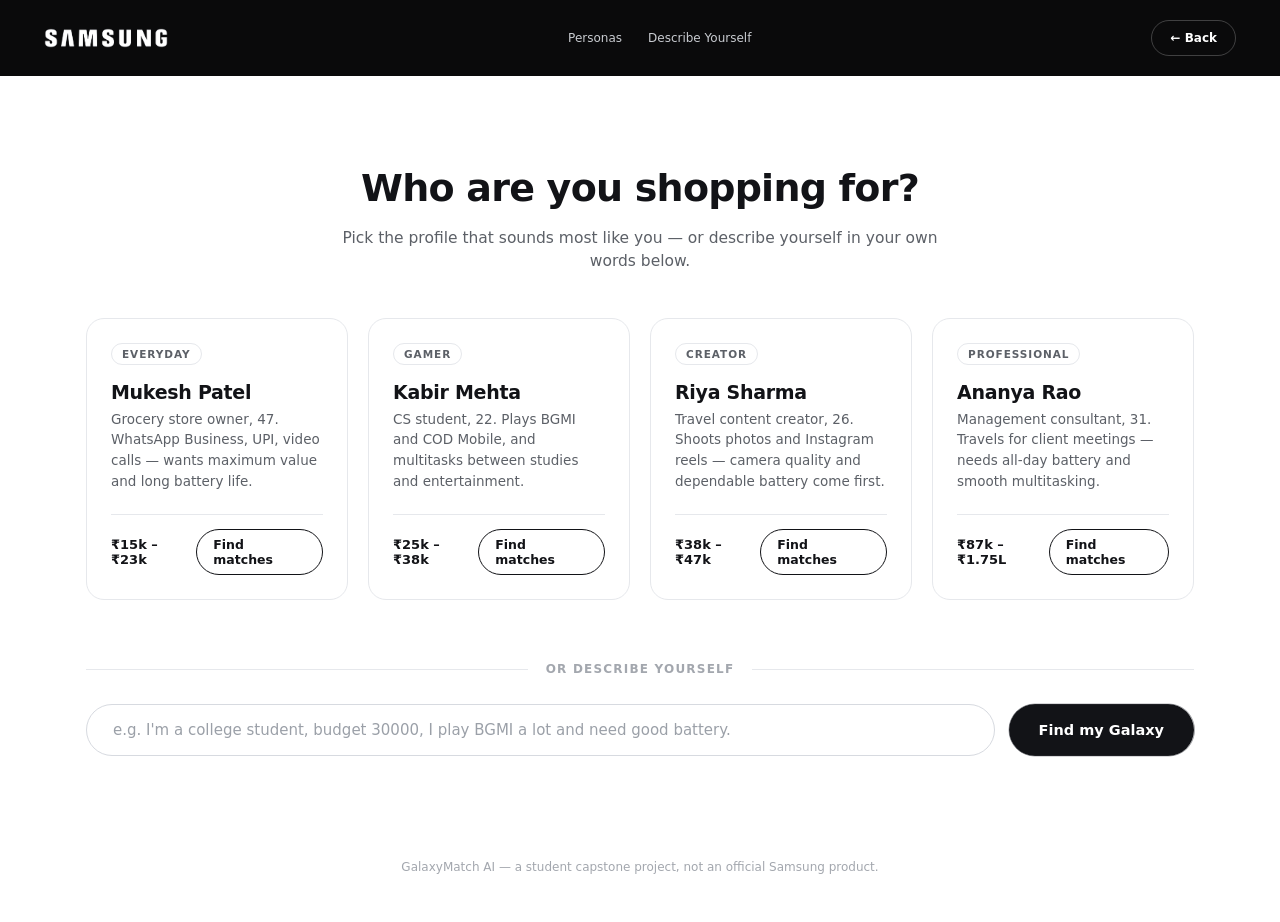
==== web/personas.html @ 0ee1bd3f "Add the free-text safety layer, real S26 Ultra photo, and fix stale nav Land api/safety.js and api/p" ====
<!DOCTYPE html>
<html lang="en">
<head>
<meta charset="utf-8" />
<meta name="viewport" content="width=device-width, initial-scale=1" />
<title>Who are you shopping for? — GalaxyMatch AI</title>
<link rel="stylesheet" href="home.css" />
</head>
<body>

<!-- Slim dark nav: same markup as the hero's, on its own bar since there is
     no hero block behind it on this page. -->
<header class="page-nav">
  <div class="page-nav-inner">
    <nav class="nav">
      <a class="nav-logo" href="index.html"><img src="assets/samsung_logo.png"
        alt="Samsung" onerror="this.remove()" /><span>SAMSUNG</span></a>
      <div class="nav-links">
        <a href="#personas">Personas</a>
        <a href="#describe">Describe Yourself</a>
      </div>
      <a class="nav-cta" href="index.html">← Back</a>
    </nav>
  </div>
</header>

<!-- ============ PERSONAS ============ -->
<section class="choose" id="personas">
  <div class="choose-head">
    <h2>Who are you shopping for?</h2>
    <p>Pick the profile that sounds most like you — or describe yourself in your own words below.</p>
  </div>

  <!-- Ids, names, budgets mirror src/personas.py. Keep them in sync with
       engine.js or the site and the notebook disagree about the same shopper. -->
  <div class="p-cards">
    <button class="p-card" data-persona="mukesh">
      <span class="p-tag">Everyday</span>
      <h3>Mukesh Patel</h3>
      <p>Grocery store owner, 47. WhatsApp Business, UPI, video calls — wants maximum value and long battery life.</p>
      <span class="p-foot"><span class="p-budget">₹15k – ₹23k</span><span class="p-go">Find matches</span></span>
    </button>
    <button class="p-card" data-persona="kabir">
      <span class="p-tag">Gamer</span>
      <h3>Kabir Mehta</h3>
      <p>CS student, 22. Plays BGMI and COD Mobile, and multitasks between studies and entertainment.</p>
      <span class="p-foot"><span class="p-budget">₹25k – ₹38k</span><span class="p-go">Find matches</span></span>
    </button>
    <button class="p-card" data-persona="riya">
      <span class="p-tag">Creator</span>
      <h3>Riya Sharma</h3>
      <p>Travel content creator, 26. Shoots photos and Instagram reels — camera quality and dependable battery come first.</p>
      <span class="p-foot"><span class="p-budget">₹38k – ₹47k</span><span class="p-go">Find matches</span></span>
    </button>
    <button class="p-card" data-persona="ananya">
      <span class="p-tag">Professional</span>
      <h3>Ananya Rao</h3>
      <p>Management consultant, 31. Travels for client meetings — needs all-day battery and smooth multitasking.</p>
      <span class="p-foot"><span class="p-budget">₹87k – ₹1.75L</span><span class="p-go">Find matches</span></span>
    </button>
  </div>
</section>

<section class="describe" id="describe">
  <div class="or-divider"><span>or describe yourself</span></div>
  <div class="describe-row">
    <input id="describe-input" type="text"
      placeholder="e.g. I'm a college student, budget 30000, I play BGMI a lot and need good battery." />
    <button id="describe-go" class="specular-btn"
      data-line-color="#ffffff" data-base-color="#4a4d54" data-proximity="260">Find my Galaxy</button>
  </div>
  <p id="describe-feedback" class="describe-feedback" role="status" aria-live="polite" hidden></p>
</section>

<p class="disclaimer">GalaxyMatch AI — a student capstone project, not an official Samsung product.</p>

<script src="vendor/lenis.min.js"></script>
<script src="scroll.js"></script>
<script src="specular.js"></script>
<script src="home.js"></script>
</body>
</html>
---- web/home.css ----
/* GalaxyMatch AI — landing page.
   Theme: white page with a full-width black hero block; slim nav, centered
   bold headline, outlined pill, and supporting copy
   CTA, tiny footnote. Static build — motion layered on later. */

@font-face {
  font-family: 'Montserrat';
  font-weight: 100 900;
  font-style: normal;
  src: url('/fonts/Montserrat-Variable.ttf') format('truetype-variations');
  font-display: swap;
}

:root {
  --page: #ffffff;
  --hero: #0a0a0b;
  --hero-2: #131315;
  --white: #ffffff;
  --grey: #c9ccd1;
  --dim: #8a8d93;
  --ink: #121317;
  --ink-soft: #5c6067;
  --line-dark: rgba(255, 255, 255, 0.22);
  --line-light: #e6e8ec;
  --font: 'Montserrat', 'Segoe UI', system-ui, sans-serif;
}

* { box-sizing: border-box; }
html, body { margin: 0; padding: 0; }
body {
  background: var(--page);
  color: var(--ink);
  font-family: var(--font);
  line-height: 1.5;
  -webkit-font-smoothing: antialiased;
  overflow-x: hidden;
}
button { font-family: inherit; cursor: pointer; }
a { text-decoration: none; color: inherit; }
:focus-visible { outline: 2px solid #4b5fd6; outline-offset: 2px; }

/* ============================== BLACK HERO BLOCK ============================== */
.hero-block {
  background:
    radial-gradient(900px 480px at 50% 88%, #1c1c1f 0%, transparent 62%),
    linear-gradient(180deg, var(--hero) 0%, var(--hero-2) 100%);
  color: var(--white);
  position: relative;
  overflow: hidden;
}
/* The hero is exactly one viewport tall. On index.html it is the whole page,
   so .page-hero-only locks scrolling off entirely — there is nothing below it
   to scroll to. min-height is dropped there too, otherwise a short window
   (or landscape phone) would scroll to reach the 620px floor. */
.hero-block { display: flex; flex-direction: column; height: 100vh; height: 100svh; min-height: 620px; }
.page-hero-only { height: 100svh; overflow: hidden; }
.page-hero-only .hero-block { min-height: 0; height: 100%; }
/* DarkVeil shader canvas fills the hero behind everything */
#darkveil {
  position: absolute; inset: 0; width: 100%; height: 100%;
  display: block; z-index: 0; pointer-events: none;
}
/* soft dark scrim over the veil so the text stays crisp */
.hero-block::after {
  content: ""; position: absolute; inset: 0; z-index: 1; pointer-events: none;
  background:
    radial-gradient(760px 420px at 50% 30%, rgba(5,5,6,0.42), transparent 70%),
    linear-gradient(180deg, rgba(5,5,6,0.55) 0%, rgba(5,5,6,0.18) 40%, rgba(5,5,6,0.6) 100%);
}
.hero-inner {
  max-width: 1280px; width: 100%; margin: 0 auto; padding: 0 44px;
  flex: 1; display: flex; flex-direction: column;
  position: relative; z-index: 2;
}
.hero-foot { position: relative; z-index: 2; }
@media (max-width: 700px) { .hero-inner { padding: 0 20px; } }

/* --- nav --- */
.nav {
  height: 76px;
  display: flex; align-items: center; justify-content: space-between;
  gap: 24px;
}
.nav-logo { display: flex; align-items: center; flex: none; font-weight: 800; font-size: 15px; letter-spacing: 0.2em; color: var(--white); }
.nav-logo img { height: 20px; display: block; }
.nav-logo img + span { display: none; }  /* hide text when the logo file exists */
.nav-links { display: flex; gap: 26px; }
.nav-links a { font-size: 12px; font-weight: 500; color: var(--grey); white-space: nowrap; transition: color 0.15s; }
.nav-links a:hover { color: var(--white); }
.nav-cta {
  flex: none;
  background: transparent; color: var(--white);
  border: 1px solid var(--line-dark); border-radius: 999px;
  padding: 8px 18px; font-size: 12px; font-weight: 600;
  transition: background 0.15s, border-color 0.15s;
}
.nav-cta:hover { background: rgba(255,255,255,0.08); border-color: rgba(255,255,255,0.45); }
@media (max-width: 900px) { .nav-links { display: none; } }
/* .nav-cta is an <a> on both pages; keep it centred like the button it was. */
a.nav-cta { display: inline-flex; align-items: center; }

/* --- interior-page nav ---
   personas.html has no hero block behind the nav, so the bar supplies its own
   dark background. Same .nav markup otherwise. */
.page-nav { background: var(--hero); color: var(--white); }
.page-nav-inner { max-width: 1280px; width: 100%; margin: 0 auto; padding: 0 44px; }
@media (max-width: 700px) { .page-nav-inner { padding: 0 20px; } }

/* --- headline --- */
.hero-head {
  text-align: center;
  max-width: 840px; margin: 0 auto;
  padding-top: clamp(16px, 3.2vh, 44px);
}
.hero-head h1 {
  margin: 0;
  /* scales with viewport height too, so the whole hero always fits one screen */
  font-size: clamp(30px, min(3.8vw, 6.2vh), 56px);
  font-weight: 700;
  line-height: 1.22;
  letter-spacing: 0.002em;
  color: var(--white);
  text-wrap: balance;
}

/* --- CTA pill (overlaps the product zone, like the reference) --- */
.hero-cta-row { display: flex; justify-content: center; margin-top: clamp(16px, 3vh, 32px); position: relative; z-index: 5; }
.btn-pill {
  display: inline-flex; align-items: center;
  background: rgba(10,10,11,0.55); color: var(--white);
  border: 1px solid rgba(255,255,255,0.65); border-radius: 999px;
  padding: 12px 26px; font-size: 14px; font-weight: 500;
  backdrop-filter: blur(3px);
  transition: background 0.15s;
}
.btn-pill:hover { background: rgba(255,255,255,0.12); }

/* --- quiet explainer that gives the text-only hero a sense of depth --- */
.hero-guide {
  width: min(100%, 820px);
  margin: auto auto clamp(24px, 5vh, 54px);
  text-align: center;
  position: relative;
  z-index: 3;
}
.hero-guide-kicker {
  margin: 0 0 10px;
  color: rgba(255,255,255,0.72);
  font-size: 11px;
  font-weight: 700;
  letter-spacing: 0.14em;
  text-transform: uppercase;
}
.hero-guide-copy {
  max-width: 560px;
  margin: 0 auto 28px;
  color: rgba(255,255,255,0.68);
  font-size: clamp(14px, 1.35vw, 17px);
  line-height: 1.55;
  text-wrap: balance;
}
.hero-signals {
  display: grid;
  grid-template-columns: repeat(3, 1fr);
  border-top: 1px solid rgba(255,255,255,0.18);
  border-bottom: 1px solid rgba(255,255,255,0.18);
}
.hero-signal {
  display: flex;
  align-items: flex-start;
  justify-content: center;
  flex-direction: column;
  gap: 4px;
  min-height: 94px;
  padding: 16px 22px;
  color: rgba(255,255,255,0.9);
  font-size: 13px;
  text-align: left;
}
.hero-signal + .hero-signal { border-left: 1px solid rgba(255,255,255,0.14); }
.hero-signal-number {
  color: rgba(255,255,255,0.42);
  font-size: 10px;
  font-variant-numeric: tabular-nums;
  letter-spacing: 0.08em;
}
.hero-signal-label { letter-spacing: 0.01em; }
.hero-signal-detail {
  color: rgba(255,255,255,0.46);
  font-size: 11px;
}
.hero-powered {
  margin: 16px 0 0;
  color: rgba(255,255,255,0.38);
  font-size: 10px;
  letter-spacing: 0.1em;
  text-transform: uppercase;
}

@media (max-width: 600px) {
  .hero-guide { margin-bottom: 20px; }
  .hero-guide-copy { margin-bottom: 22px; }
  .hero-signals { grid-template-columns: 1fr; }
  .hero-signal { min-height: 76px; padding: 13px 18px; }
  .hero-signal + .hero-signal { border-left: 0; border-top: 1px solid rgba(255,255,255,0.14); }
}

/* --- footnote --- */
.hero-foot {
  position: relative; z-index: 4;
  text-align: center;
  font-size: 11.5px; color: var(--dim);
  padding: 12px 24px 14px;
  background: linear-gradient(180deg, transparent, rgba(0,0,0,0.55) 40%);
}
.hero-foot u { cursor: pointer; }
.hero-foot u:hover { color: var(--grey); }

/* ============================== WHITE SECTION: PERSONAS ============================== */
.choose { max-width: 1180px; margin: 0 auto; padding: 84px 36px 24px; }
@media (max-width: 700px) { .choose { padding: 60px 20px 20px; } }
.choose-head { text-align: center; max-width: 620px; margin: 0 auto 44px; }
.choose-head h2 {
  margin: 0 0 10px; font-size: clamp(26px, 3.6vw, 38px); font-weight: 800;
  letter-spacing: -0.02em; color: var(--ink);
}
.choose-head p { margin: 0; font-size: 15.5px; color: var(--ink-soft); }

.p-cards { display: grid; grid-template-columns: repeat(4, 1fr); gap: 20px; }
@media (max-width: 940px) { .p-cards { grid-template-columns: repeat(2, 1fr); } }
@media (max-width: 520px) { .p-cards { grid-template-columns: 1fr; } }

.p-card {
  text-align: left;
  background: var(--page);
  border: 1px solid var(--line-light); border-radius: 18px;
  padding: 24px;
  display: flex; flex-direction: column; gap: 6px;
  transition: border-color 0.18s ease, box-shadow 0.18s ease, transform 0.18s ease;
}
.p-card:hover { border-color: #c9cdd4; box-shadow: 0 18px 40px -22px rgba(18,19,23,0.25); transform: translateY(-3px); }
.p-tag {
  align-self: flex-start;
  font-size: 10.5px; font-weight: 700; letter-spacing: 0.09em; text-transform: uppercase;
  color: var(--ink-soft); border: 1px solid var(--line-light); border-radius: 999px;
  padding: 4px 10px; margin-bottom: 10px;
}
.p-card h3 { margin: 0; font-size: 19px; font-weight: 800; letter-spacing: -0.015em; color: var(--ink); }
.p-card p { margin: 0; font-size: 13.5px; color: var(--ink-soft); line-height: 1.55; flex: 1; }
.p-foot {
  margin-top: 16px; padding-top: 14px; border-top: 1px solid var(--line-light);
  display: flex; align-items: center; justify-content: space-between;
}
.p-budget { font-size: 13px; font-weight: 700; color: var(--ink); font-variant-numeric: tabular-nums; }
.p-go {
  border: 1px solid var(--ink); border-radius: 999px; background: transparent;
  color: var(--ink); font-size: 12.5px; font-weight: 600; padding: 7px 16px;
  transition: background 0.15s, color 0.15s;
}
.p-card:hover .p-go { background: var(--ink); color: #fff; }

/* --- describe bar --- */
.describe { max-width: 1180px; margin: 0 auto; padding: 30px 36px 90px; }
@media (max-width: 700px) { .describe { padding: 24px 20px 64px; } }
.or-divider {
  display: flex; align-items: center; gap: 18px; margin: 6px 0 26px;
  color: #a3a7ae; font-size: 12px; font-weight: 600; letter-spacing: 0.1em; text-transform: uppercase;
}
.or-divider::before, .or-divider::after { content: ""; flex: 1; height: 1px; background: var(--line-light); }
.describe-row { display: flex; gap: 14px; }
.describe-row input {
  flex: 1; border: 1px solid #d7dae0; border-radius: 999px; padding: 16px 26px;
  font-family: var(--font); font-size: 15px; color: var(--ink); background: #fff;
}
.describe-row input::placeholder { color: #9ba0a8; }
.describe-row input:focus { outline: none; border-color: var(--ink); }
.describe-row button {
  background: var(--ink); color: #fff; border: none; border-radius: 999px;
  padding: 16px 30px; font-size: 14.5px; font-weight: 600; white-space: nowrap;
  transition: background 0.15s;
}
.describe-row button:hover { background: #2c2e34; }
.describe-row button:disabled { cursor: wait; opacity: 0.65; }
.describe-feedback {
  margin: 12px 8px 0; color: #5d626c; font-size: 13px; line-height: 1.5;
}
@media (max-width: 560px) { .describe-row { flex-direction: column; } }

.disclaimer { text-align: center; color: #a3a7ae; font-size: 12px; padding: 0 20px 34px; }

/* ============================== SPECULAR BUTTON FX ============================== */
/* Cursor-aware rim-light (specular.js) on elements with .specular-btn */
.specular-btn { position: relative; overflow: visible; }
.specular-btn .sb-label { position: relative; z-index: 2; display: inline-flex; align-items: center; gap: 8px; }
.specular-btn .sb-fx {
  position: absolute; inset: -20px; pointer-events: none; z-index: 1;
}
.specular-btn .sb-fx canvas { display: block; width: 100%; height: 100%; }

/* ============================== RESULTS PAGE ============================== */
/* light nav variant (white page) */
.nav-light { background: var(--page); border-bottom: 1px solid var(--line-light); }
.nav-light .nav-links a { color: var(--ink-soft); }
.nav-light .nav-links a:hover { color: var(--ink); }
.nav-light .nav-logo { color: var(--ink); }
.nav-light .nav-logo img { filter: brightness(0); }
.nav-light .nav-cta { color: var(--ink); border-color: #cfd3da; }
.nav-light .nav-cta:hover { background: #f2f3f6; border-color: var(--ink); }
.nav-pad { padding: 0 44px; }
@media (max-width: 700px) { .nav-pad { padding: 0 20px; } }

.results-wrap { max-width: 1280px; margin: 0 auto; padding: 34px 44px 80px; }
@media (max-width: 700px) { .results-wrap { padding: 24px 20px 60px; } }

.results-head { margin-bottom: 8px; }
.results-head h1 { margin: 0 0 6px; font-size: clamp(28px, 4vw, 44px); font-weight: 800; letter-spacing: -0.03em; color: var(--ink); }
.results-head p { margin: 0; font-size: 15px; color: var(--ink-soft); }

.chips { display: flex; flex-wrap: wrap; align-items: center; gap: 10px; margin: 22px 0 36px; }
.chip {
  border: 1px solid #d7dae0; background: var(--page); color: var(--ink-soft);
  border-radius: 999px; padding: 9px 16px; font-size: 13.5px; font-weight: 600;
  transition: all 0.15s ease; text-decoration: none;
}
.chip:hover { border-color: var(--ink); color: var(--ink); }
.chip[aria-pressed="true"] { background: var(--ink); color: #fff; border-color: var(--ink); }

.results-grid {
  display: grid; grid-template-columns: minmax(0, 1fr) 480px;
  gap: 40px; align-items: start;
}
@media (max-width: 1020px) { .results-grid { grid-template-columns: 1fr; } }

/* --- ranked list --- */
.rec-row {
  border: 1px solid var(--line-light); border-radius: 16px; background: var(--page);
  padding: 18px 20px; margin-bottom: 14px;
  transition: border-color 0.18s ease, box-shadow 0.18s ease;
  display: flex; align-items: flex-start; gap: 18px; cursor: pointer;
}
/* Phone thumbnail. Fixed box so rows stay the same height whether the visual
   resolves to a real photo or the drawn SVG fallback. */
.rec-thumb {
  flex: none; width: 62px; height: 92px;
  display: flex; align-items: center; justify-content: center;
  border-radius: 10px; background: #f4f5f7;
}
.rec-row.hot .rec-thumb { background: #eef0f4; }
/* Same sizing pattern as .csc-photo — phoneSVG() emits a viewBox with no
   intrinsic width/height, so it needs a max-height to bound it. */
.rec-thumb img, .rec-thumb svg { max-height: 84%; max-width: 74%; object-fit: contain; }
/* min-width:0 so long model names can ellipsis instead of stretching the row */
.rec-main { flex: 1; min-width: 0; }
@media (max-width: 560px) { .rec-thumb { width: 48px; height: 72px; } }
.rec-row.hot { border-color: var(--ink); box-shadow: 0 16px 36px -22px rgba(18,19,23,0.3); }
.rec-top { display: flex; align-items: center; gap: 12px; }
.rec-rank {
  flex: none; width: 30px; height: 30px; border-radius: 9px; border: 1px solid #d7dae0;
  display: flex; align-items: center; justify-content: center; font-weight: 800; font-size: 14px;
  font-variant-numeric: tabular-nums; padding: 0; background: transparent; color: var(--ink);
  font-family: inherit; cursor: pointer; transition: background 0.18s ease, color 0.18s ease, border-color 0.18s ease;
}
.rec-rank:hover, .rec-rank:focus-visible { border-color: var(--ink); background: var(--ink); color: #fff; }
.rec-row.hot .rec-rank { border-color: var(--ink); }
.rec-name { font-size: 17px; font-weight: 800; letter-spacing: -0.015em; color: var(--ink); }
.rec-seg {
  font-size: 10px; font-weight: 700; letter-spacing: 0.07em; text-transform: uppercase;
  color: var(--ink-soft); border: 1px solid var(--line-light); border-radius: 999px; padding: 3px 9px;
}
.rec-pct { margin-left: auto; font-size: 22px; font-weight: 800; letter-spacing: -0.02em; font-variant-numeric: tabular-nums; }
.rec-meta { display: flex; gap: 18px; margin: 10px 0 0 42px; font-size: 13px; color: var(--ink-soft); font-variant-numeric: tabular-nums; }
.rec-meta b { color: var(--ink); font-weight: 700; }
/* #1 match's explanation (template first, upgraded to Gemini text on load) */
.rec-why-text {
  margin: 12px 0 0 42px; font-size: 13.5px; line-height: 1.55; color: var(--ink);
  transition: opacity 0.25s ease;
}
.rec-why-loading { opacity: 0.45; }
/* When the grounded Gemini text lands, tag it so it's visibly the live AI. */
.rec-why-ai::before {
  content: "✦ Gemini"; display: inline-block; margin-right: 8px;
  font-size: 10px; font-weight: 800; letter-spacing: 0.06em; vertical-align: 1px;
  color: #6a5cff; border: 1px solid #d9d5ff; border-radius: 999px; padding: 2px 7px;
}
.rec-why {
  margin: 12px 0 0 42px; border: none; background: none; padding: 0;
  font-size: 13px; font-weight: 600; color: var(--ink-soft); text-decoration: underline; text-underline-offset: 3px;
}
.rec-why:hover { color: var(--ink); }
.breakdown { max-height: 0; overflow: hidden; transition: max-height 0.35s ease; margin-left: 42px; }
.breakdown.open { max-height: 300px; }
.breakdown-inner { padding-top: 14px; }
.sub-row { display: flex; align-items: center; gap: 10px; margin-bottom: 8px; font-size: 12px; color: var(--ink-soft); }
.sub-row .sub-label { width: 88px; flex: none; font-weight: 500; }
.sub-track { flex: 1; height: 6px; border-radius: 999px; background: #eef0f4; overflow: hidden; }
.sub-fill { height: 100%; border-radius: 999px; background: var(--ink); width: 0; transition: width 0.6s ease; }
.sub-val { width: 2.4em; text-align: right; font-weight: 700; color: var(--ink); font-variant-numeric: tabular-nums; }

/* --- CardSwap deck (pop style) --- */
.cs-stage {
  position: relative; height: 520px;
  perspective: 900px; overflow: visible;
}
.cs-card {
  position: absolute; top: 50%; left: 50%;
  width: 320px; height: 430px;
  border-radius: 18px; border: 1px solid var(--line-light);
  background: var(--page);
  overflow: hidden; cursor: pointer;
  transform-style: preserve-3d; will-change: transform;
  backface-visibility: hidden; -webkit-backface-visibility: hidden;
  box-shadow: 0 30px 60px -30px rgba(18,19,23,0.35);
}
.cs-card.is-selected { border-color: var(--ink); box-shadow: 0 30px 60px -24px rgba(18,19,23,0.5); }
.csc-photo {
  height: 55%; background: #0a0a0b;
  display: flex; align-items: center; justify-content: center;
}
.csc-photo img, .csc-photo svg { max-height: 86%; max-width: 60%; object-fit: contain; }
.csc-body { padding: 16px 20px 0; }
.csc-name { margin: 0 0 2px; font-size: 19px; font-weight: 800; letter-spacing: -0.02em; color: var(--ink); }
.csc-seg { font-size: 10.5px; font-weight: 700; letter-spacing: 0.07em; text-transform: uppercase; color: var(--ink-soft); }
.csc-foot { display: flex; align-items: center; justify-content: space-between; padding: 14px 20px 0; }
.csc-price { font-size: 21px; font-weight: 800; letter-spacing: -0.02em; font-variant-numeric: tabular-nums; }
.csc-pct { font-size: 12px; font-weight: 700; color: var(--ink-soft); }
.csc-pct b { font-size: 15px; color: var(--ink); }
.csc-select {
  display: inline-block; margin: 12px 20px 0;
  border: 1px solid var(--ink); border-radius: 999px; padding: 7px 18px;
  font-size: 12.5px; font-weight: 600; color: var(--ink);
}
@media (max-width: 1020px) {
  .cs-stage { height: 460px; transform: scale(0.9); transform-origin: top center; }
}
@media (max-width: 520px) {
  .cs-stage { transform: scale(0.72); transform-origin: top center; height: 400px; }
}

@media (prefers-reduced-motion: reduce) {
  * { transition: none !important; }
}
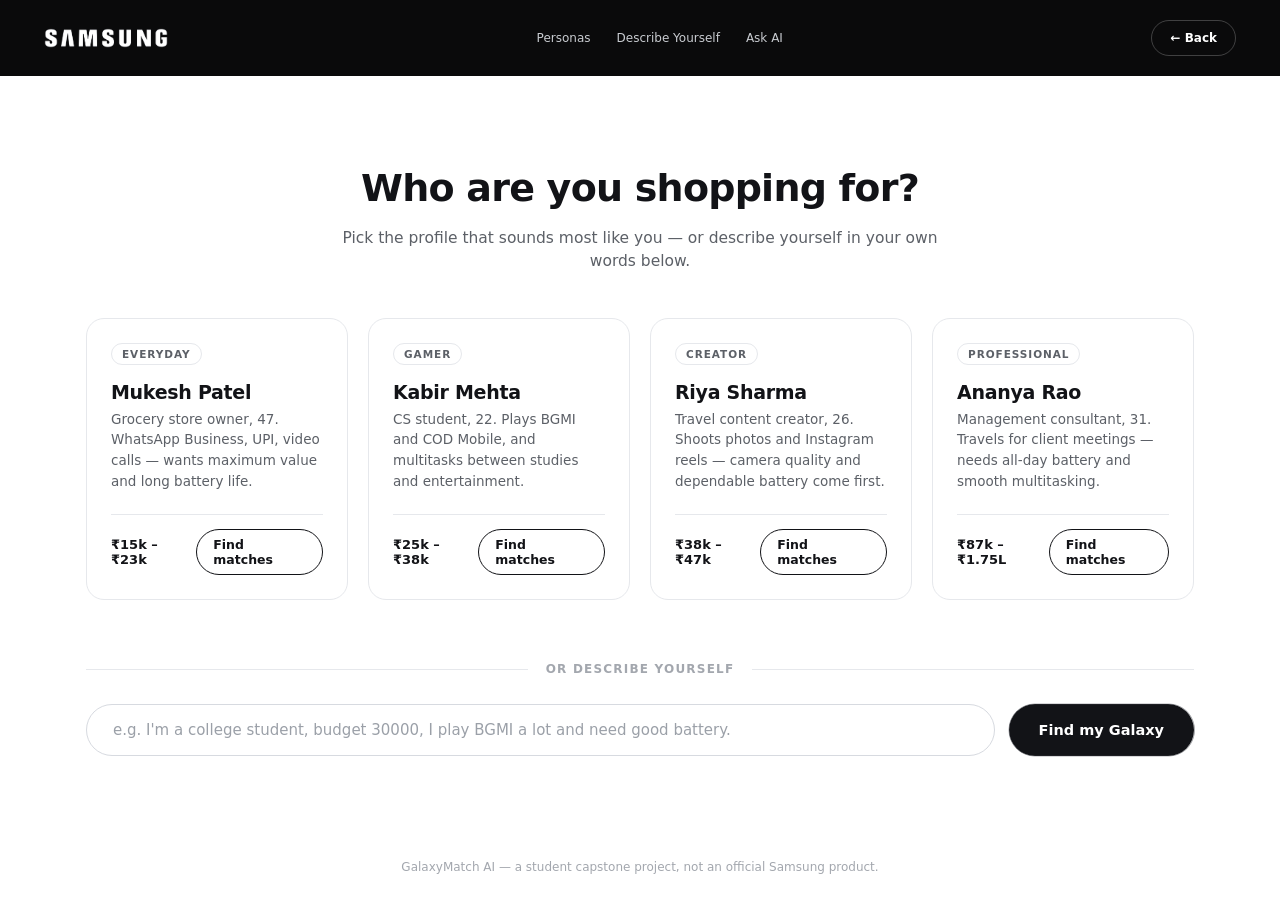
==== commit 730d6e04: "Add an "Ask GalaxyMatch" chat tab with all four guardrail layers New page at /chat (cleanUrls gives " ====
--- a/web/personas.html
+++ b/web/personas.html
@@ -18,6 +18,7 @@
       <div class="nav-links">
         <a href="#personas">Personas</a>
         <a href="#describe">Describe Yourself</a>
+        <a href="chat.html">Ask AI</a>
       </div>
       <a class="nav-cta" href="index.html">← Back</a>
     </nav>
@@ -77,6 +78,7 @@
 <script src="vendor/lenis.min.js"></script>
 <script src="scroll.js"></script>
 <script src="specular.js"></script>
+<script src="ai-guard.js"></script>
 <script src="home.js"></script>
 </body>
 </html>
--- a/web/home.css
+++ b/web/home.css
@@ -110,21 +110,22 @@
 .hero-head {
   text-align: center;
   max-width: 840px; margin: 0 auto;
-  padding-top: clamp(16px, 3.2vh, 44px);
+  padding-top: clamp(20px, 3.4vh, 44px);
 }
 .hero-head h1 {
   margin: 0;
-  /* scales with viewport height too, so the whole hero always fits one screen */
-  font-size: clamp(30px, min(3.8vw, 6.2vh), 56px);
+  /* scales with viewport height too, so the whole hero always fits one screen.
+     Trimmed to make room for the richer "How GalaxyMatch works" cards below. */
+  font-size: clamp(26px, min(3.4vw, 5vh), 46px);
   font-weight: 700;
-  line-height: 1.22;
+  line-height: 1.2;
   letter-spacing: 0.002em;
   color: var(--white);
   text-wrap: balance;
 }
 
 /* --- CTA pill (overlaps the product zone, like the reference) --- */
-.hero-cta-row { display: flex; justify-content: center; margin-top: clamp(16px, 3vh, 32px); position: relative; z-index: 5; }
+.hero-cta-row { display: flex; justify-content: center; margin-top: clamp(16px, 2.8vh, 28px); position: relative; z-index: 5; }
 .btn-pill {
   display: inline-flex; align-items: center;
   background: rgba(10,10,11,0.55); color: var(--white);
@@ -137,7 +138,7 @@
 
 /* --- quiet explainer that gives the text-only hero a sense of depth --- */
 .hero-guide {
-  width: min(100%, 820px);
+  width: min(100%, 980px);
   margin: auto auto clamp(24px, 5vh, 54px);
   text-align: center;
   position: relative;
@@ -153,41 +154,97 @@
 }
 .hero-guide-copy {
   max-width: 560px;
-  margin: 0 auto 28px;
+  margin: 0 auto 18px;
   color: rgba(255,255,255,0.68);
   font-size: clamp(14px, 1.35vw, 17px);
   line-height: 1.55;
   text-wrap: balance;
 }
-.hero-signals {
+/* --- "How GalaxyMatch works" — 3 bordered cards + connectors ---
+   Everything here is sized in the 9-12px range on purpose: .hw-cards sits
+   inside the one-viewport hero (.page-hero-only, overflow:hidden), so there
+   is no scroll to fall back on if this runs even 60-80px too tall. */
+.hw-cards {
   display: grid;
-  grid-template-columns: repeat(3, 1fr);
-  border-top: 1px solid rgba(255,255,255,0.18);
-  border-bottom: 1px solid rgba(255,255,255,0.18);
-}
-.hero-signal {
-  display: flex;
-  align-items: flex-start;
-  justify-content: center;
-  flex-direction: column;
-  gap: 4px;
-  min-height: 94px;
-  padding: 16px 22px;
-  color: rgba(255,255,255,0.9);
-  font-size: 13px;
-  text-align: left;
-}
-.hero-signal + .hero-signal { border-left: 1px solid rgba(255,255,255,0.14); }
-.hero-signal-number {
-  color: rgba(255,255,255,0.42);
-  font-size: 10px;
-  font-variant-numeric: tabular-nums;
-  letter-spacing: 0.08em;
-}
-.hero-signal-label { letter-spacing: 0.01em; }
-.hero-signal-detail {
-  color: rgba(255,255,255,0.46);
-  font-size: 11px;
+  grid-template-columns: 1fr auto 1fr auto 1fr;
+  align-items: center;
+  gap: 0 10px;
+}
+.hw-card {
+  align-self: stretch;
+  border: 1px solid rgba(255,255,255,0.16);
+  border-radius: 14px;
+  background: rgba(255,255,255,0.03);
+  padding: 16px 18px 18px;
+  display: flex; flex-direction: column;
+}
+.hw-connector {
+  display: flex; align-items: center; justify-content: center;
+  width: 24px; height: 24px; border-radius: 50%;
+  border: 1px solid rgba(255,255,255,0.2);
+  color: rgba(255,255,255,0.55);
+  font-size: 12px;
+}
+.hw-head { display: flex; align-items: baseline; gap: 8px; margin-bottom: 10px; }
+.hw-num {
+  color: rgba(255,255,255,0.4); font-size: 10.5px;
+  font-variant-numeric: tabular-nums; letter-spacing: 0.08em;
+}
+.hw-title { color: rgba(255,255,255,0.92); font-size: 13.5px; font-weight: 600; letter-spacing: 0.01em; }
+
+.hw-row { display: flex; align-items: center; gap: 9px; }
+.hw-icon {
+  flex: none; display: flex; align-items: center; justify-content: center;
+  width: 20px; height: 20px; border-radius: 50%;
+  background: rgba(255,255,255,0.08); font-size: 10px; line-height: 1;
+}
+.hw-row-text {
+  font-size: 11.5px; color: rgba(255,255,255,0.65); line-height: 1.35;
+  white-space: nowrap; overflow: hidden; text-overflow: ellipsis;
+}
+/* auto block margins absorb card 1's leftover height, spreading the two rows
+   instead of leaving them bunched at the top with an empty centre. Collapses
+   to no-op once the cards stack and there's no free space to absorb. */
+.hw-or {
+  display: flex; align-items: center; gap: 8px; margin: auto 0;
+  color: rgba(255,255,255,0.34); font-size: 9.5px; letter-spacing: 0.1em;
+}
+.hw-or::before, .hw-or::after { content: ""; flex: 1; height: 1px; background: rgba(255,255,255,0.12); }
+
+.hw-bar-row { display: flex; align-items: center; gap: 7px; margin-top: 10px; }
+.hw-bar-row:first-of-type { margin-top: 0; }
+.hw-bar-label { font-size: 11px; color: rgba(255,255,255,0.62); }
+.hw-bar {
+  height: 4px; margin: 4px 0 0 27px; border-radius: 999px;
+  background: rgba(255,255,255,0.1); position: relative; overflow: hidden;
+}
+.hw-bar i {
+  position: absolute; inset: 0; width: var(--w, 60%); border-radius: inherit;
+  background: linear-gradient(90deg, #5b7fff, #9db4ff);
+}
+
+/* flex:1 + centred: card 3 has less content than card 2, and .hw-card is
+   align-self:stretch, so without this the phones sat at the top and left the
+   rest of the card visibly empty. This absorbs the slack instead. */
+.hw-phones { display: flex; align-items: center; gap: 10px; margin-top: 2px; flex: 1; }
+.hw-phone-chip { display: flex; flex-direction: column; align-items: center; gap: 7px; flex: 1; }
+.hw-phone-visual { display: block; width: 100%; max-width: 50px; height: 62px; border-radius: 7px; border: 1px solid rgba(255,255,255,0.22); }
+/* Real product photos: contain (not cover) so the phone body never crops at
+   this size, and a soft translucent backing so a photo with a plain white
+   background doesn't punch a bright box into the dark card. */
+.hw-phone-photo { object-fit: contain; background: rgba(255,255,255,0.05); padding: 2px; }
+.hw-phone-a { background: linear-gradient(180deg, #3a3d46, #202226); }
+.hw-phone-b { background: linear-gradient(180deg, #2f3a52, #1b2233); }
+.hw-phone-c { background: linear-gradient(180deg, #33302a, #201e1a); }
+.hw-phone-chip small { font-size: 11.5px; color: rgba(255,255,255,0.58); text-align: center; line-height: 1.25; }
+
+@media (max-width: 700px) {
+  .hw-cards { grid-template-columns: 1fr; gap: 8px 0; }
+  .hw-connector { display: none; }
+  /* Stacked cards are content-height, so there's no slack for the auto
+     margins / flex:1 above to absorb -- restore explicit spacing. */
+  .hw-or { margin: 9px 0; }
+  .hw-phones { flex: none; }
 }
 .hero-powered {
   margin: 16px 0 0;
@@ -281,10 +338,87 @@
 }
 .describe-row button:hover { background: #2c2e34; }
 .describe-row button:disabled { cursor: wait; opacity: 0.65; }
+/* Only ever visible when JS has an actual message to show -- [hidden] below
+   keeps it out of the page entirely until then. Amber is the default (an
+   unknown model or off-topic ask is a notice); red is reserved for abuse
+   warnings and the 24h restriction, so misconduct never looks routine and a
+   routine notice never looks like a telling-off. */
 .describe-feedback {
-  margin: 12px 8px 0; color: #5d626c; font-size: 13px; line-height: 1.5;
+  display: flex; align-items: flex-start; gap: 10px;
+  margin: 14px 8px 0; padding: 13px 18px;
+  background: #fff8ec; border: 1px solid #f3d9a4; border-radius: 12px;
+  color: #7a5c1e; font-size: 15px; font-weight: 500; line-height: 1.5;
+}
+.describe-feedback::before { content: "⚠"; flex: none; font-size: 16px; line-height: 1.5; }
+.describe-feedback.tone-error {
+  background: #fdf2f2; border-color: #f0c2c2; color: #a12a2a;
 }
 @media (max-width: 560px) { .describe-row { flex-direction: column; } }
+
+/* Ensure the HTML `[hidden]` attribute always hides elements, even when
+  equal-specificity class rules (e.g. `display: flex`) are present. */
+[hidden] { display: none !important; }
+
+/* ============================== ASK GALAXYMATCH (chat) ============================== */
+.chat-wrap { max-width: 780px; margin: 0 auto; padding: 30px 20px 8px; }
+.chat-head { text-align: center; margin-bottom: 22px; }
+.chat-head h1 { margin: 0 0 8px; font-size: clamp(26px, 4vw, 36px); font-weight: 800; letter-spacing: -0.02em; color: var(--ink); }
+.chat-head p { margin: 0 auto; max-width: 52ch; font-size: 14px; line-height: 1.55; color: var(--ink-soft); }
+
+.chat-log {
+  min-height: 320px; max-height: 52vh; overflow-y: auto;
+  display: flex; flex-direction: column; gap: 12px;
+  padding: 18px; border: 1px solid var(--line-light); border-radius: 16px;
+  background: #fbfbfc;
+}
+.chat-msg { display: flex; }
+.chat-user { justify-content: flex-end; }
+.chat-bot { justify-content: flex-start; }
+.chat-bubble {
+  max-width: 78%; padding: 11px 15px; border-radius: 14px;
+  font-size: 14.5px; line-height: 1.55;
+  /* Model output can be any length and contain long unbroken tokens -- wrap
+     rather than let one push the bubble past the log's width. */
+  overflow-wrap: anywhere;
+}
+.chat-user .chat-bubble { background: var(--ink); color: #fff; border-bottom-right-radius: 5px; }
+.chat-bot .chat-bubble { background: #fff; color: var(--ink); border: 1px solid var(--line-light); border-bottom-left-radius: 5px; }
+
+.chat-typing { display: flex; align-items: center; gap: 4px; padding: 14px 15px; }
+.chat-typing span {
+  width: 6px; height: 6px; border-radius: 50%; background: #b7bcc4;
+  animation: chatBlink 1.3s infinite ease-in-out;
+}
+.chat-typing span:nth-child(2) { animation-delay: 0.18s; }
+.chat-typing span:nth-child(3) { animation-delay: 0.36s; }
+@keyframes chatBlink { 0%, 80%, 100% { opacity: 0.3; } 40% { opacity: 1; } }
+
+.chat-suggest { display: flex; flex-wrap: wrap; gap: 8px; margin: 14px 0 0; }
+.chat-chip {
+  border: 1px solid var(--line-light); background: #fff; border-radius: 999px;
+  padding: 8px 14px; font-family: inherit; font-size: 12.5px; color: var(--ink-soft);
+  cursor: pointer; transition: border-color 0.18s ease, color 0.18s ease;
+}
+.chat-chip:hover { border-color: var(--ink); color: var(--ink); }
+
+.chat-form { display: flex; gap: 10px; margin-top: 14px; }
+.chat-form input {
+  flex: 1; min-width: 0; padding: 15px 18px;
+  border: 1px solid var(--line-light); border-radius: 999px;
+  font-family: inherit; font-size: 14.5px; color: var(--ink); background: #fff;
+}
+.chat-form input:focus { outline: none; border-color: var(--ink); }
+.chat-form button {
+  background: var(--ink); color: #fff; border: none; border-radius: 999px;
+  padding: 15px 28px; font-family: inherit; font-size: 14.5px; font-weight: 600;
+  white-space: nowrap; cursor: pointer; transition: background 0.15s;
+}
+.chat-form button:hover { background: #2c2e34; }
+.chat-form button:disabled { cursor: wait; opacity: 0.65; }
+@media (max-width: 560px) {
+  .chat-bubble { max-width: 88%; }
+  .chat-form { flex-direction: column; }
+}
 
 .disclaimer { text-align: center; color: #a3a7ae; font-size: 12px; padding: 0 20px 34px; }
 
@@ -368,19 +502,41 @@
   color: var(--ink-soft); border: 1px solid var(--line-light); border-radius: 999px; padding: 3px 9px;
 }
 .rec-pct { margin-left: auto; font-size: 22px; font-weight: 800; letter-spacing: -0.02em; font-variant-numeric: tabular-nums; }
+/* Links out to the real Samsung.com product page -- .rec-pct's margin-left:auto
+   already pushes everything after it to the row's right edge. Light blue
+   background with Samsung's own brand blue text, matching .csc-shop's style. */
+.rec-shop {
+  flex: none; display: inline-block;
+  border-radius: 999px; padding: 3px 10px;
+  font-size: 11px; font-weight: 700;
+  background: #e8edfb; color: #1428a0; text-decoration: none;
+  transition: background 0.18s ease;
+}
+.rec-shop:hover, .rec-shop:focus-visible { background: #d7e0f7; }
 .rec-meta { display: flex; gap: 18px; margin: 10px 0 0 42px; font-size: 13px; color: var(--ink-soft); font-variant-numeric: tabular-nums; }
 .rec-meta b { color: var(--ink); font-weight: 700; }
-/* #1 match's explanation (template first, upgraded to Gemini text on load) */
+/* #1 match's explanation (template first, upgraded to AI-grounded text on load) */
 .rec-why-text {
   margin: 12px 0 0 42px; font-size: 13.5px; line-height: 1.55; color: var(--ink);
   transition: opacity 0.25s ease;
 }
 .rec-why-loading { opacity: 0.45; }
-/* When the grounded Gemini text lands, tag it so it's visibly the live AI. */
+/* When the grounded AI text lands, tag it so it's visibly live -- provider-neutral
+   since the backend can be Gemini or Groq depending on which key is configured.
+   Shiny-text sweep (pure CSS gradient-text, no JS/framework) signals "this
+   one's special" without being a distraction. */
+@keyframes shineSweep {
+  0% { background-position: 150% center; }
+  100% { background-position: -50% center; }
+}
 .rec-why-ai::before {
-  content: "✦ Gemini"; display: inline-block; margin-right: 8px;
+  content: "✦ AI powered"; display: inline-block; margin-right: 8px;
   font-size: 10px; font-weight: 800; letter-spacing: 0.06em; vertical-align: 1px;
-  color: #6a5cff; border: 1px solid #d9d5ff; border-radius: 999px; padding: 2px 7px;
+  border: 1px solid #d9d5ff; border-radius: 999px; padding: 2px 7px;
+  background-image: linear-gradient(120deg, #6a5cff 0%, #6a5cff 35%, #c9c0ff 50%, #6a5cff 65%, #6a5cff 100%);
+  background-size: 200% auto; background-position: 150% center;
+  -webkit-background-clip: text; background-clip: text; -webkit-text-fill-color: transparent; color: transparent;
+  animation: shineSweep 2.4s linear infinite;
 }
 .rec-why {
   margin: 12px 0 0 42px; border: none; background: none; padding: 0;
@@ -424,11 +580,20 @@
 .csc-price { font-size: 21px; font-weight: 800; letter-spacing: -0.02em; font-variant-numeric: tabular-nums; }
 .csc-pct { font-size: 12px; font-weight: 700; color: var(--ink-soft); }
 .csc-pct b { font-size: 15px; color: var(--ink); }
-.csc-select {
-  display: inline-block; margin: 12px 20px 0;
-  border: 1px solid var(--ink); border-radius: 999px; padding: 7px 18px;
-  font-size: 12.5px; font-weight: 600; color: var(--ink);
-}
+.csc-actions { display: flex; align-items: center; gap: 10px; margin: 12px 20px 0; }
+.csc-select, .csc-shop {
+  flex: 1; display: block; text-align: center;
+  border-radius: 999px; padding: 7px 14px;
+  font-size: 12.5px; font-weight: 600;
+}
+.csc-select { border: 1px solid var(--ink); color: var(--ink); }
+/* Links out to the real Samsung.com product page -- light blue background
+   with Samsung's own brand blue text, same pill size as Select. */
+.csc-shop {
+  background: #e8edfb; color: #1428a0; text-decoration: none;
+  transition: background 0.18s ease;
+}
+.csc-shop:hover, .csc-shop:focus-visible { background: #d7e0f7; }
 @media (max-width: 1020px) {
   .cs-stage { height: 460px; transform: scale(0.9); transform-origin: top center; }
 }
